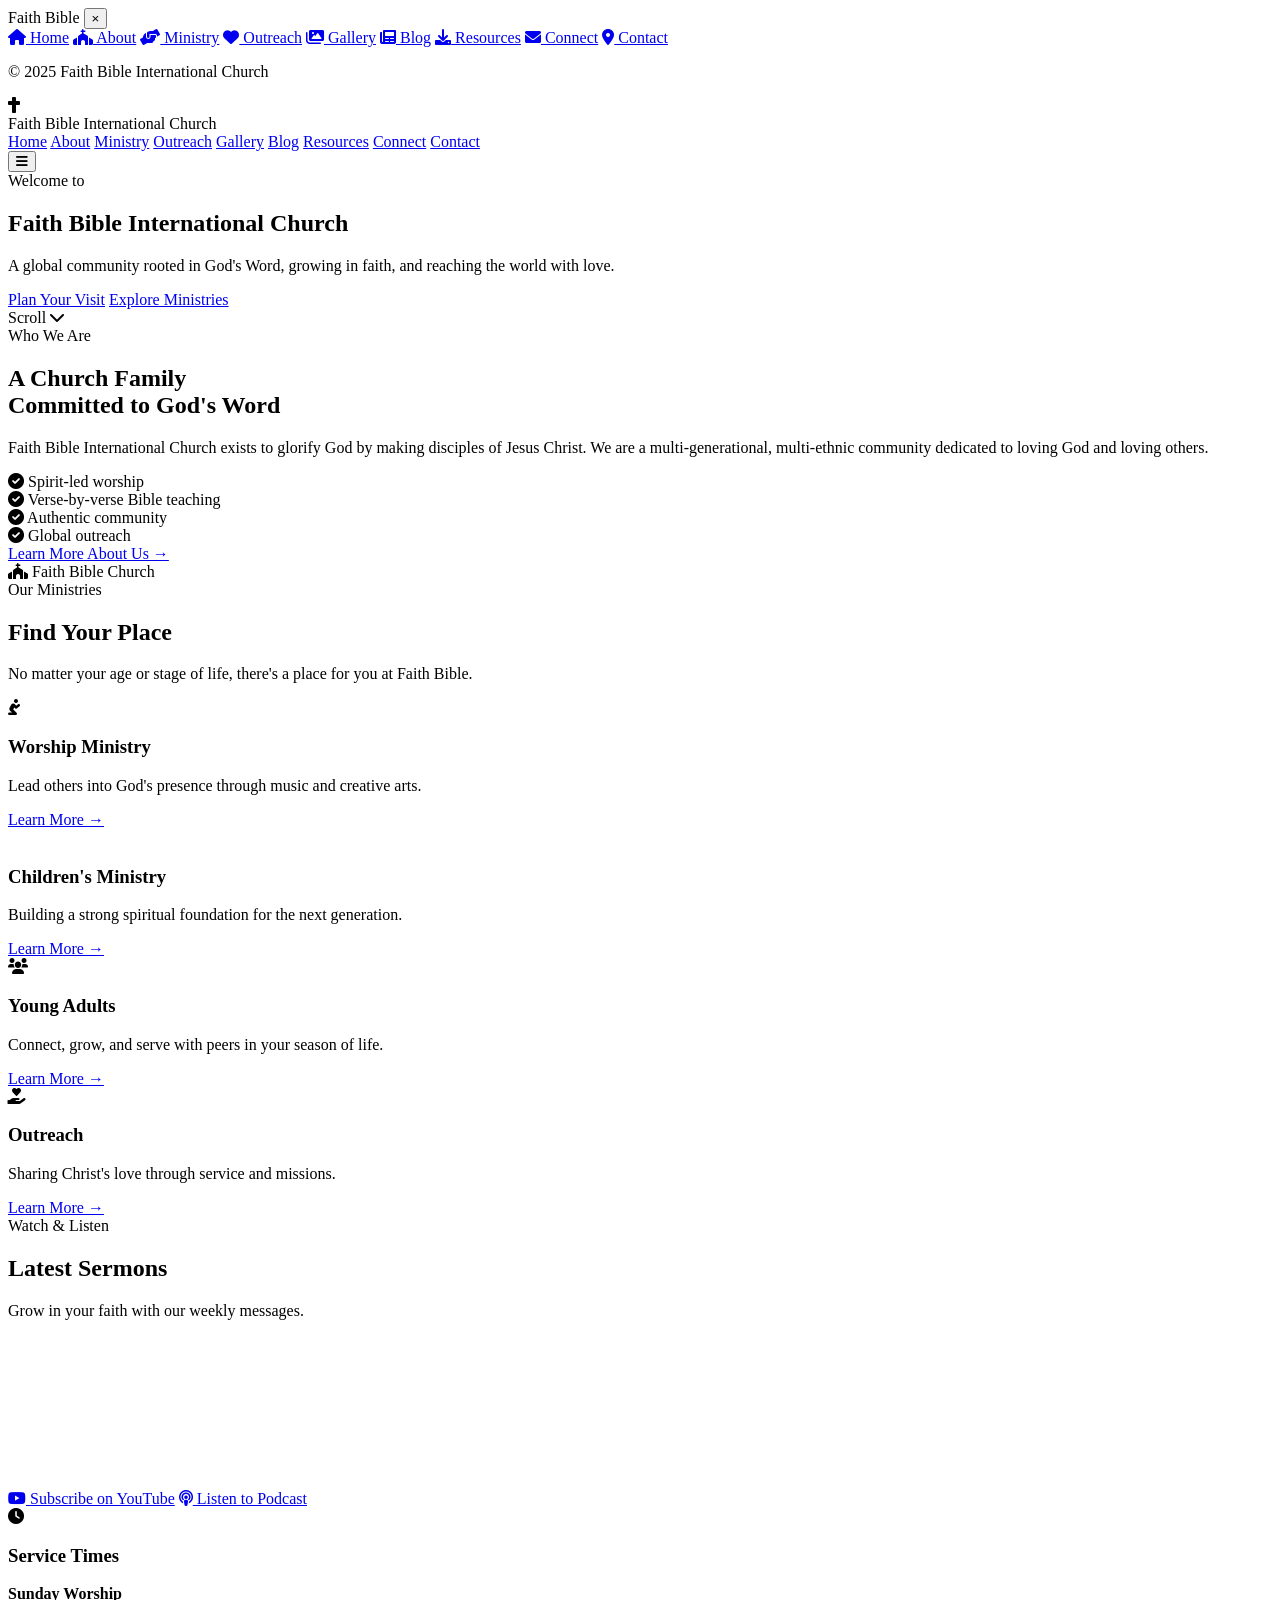
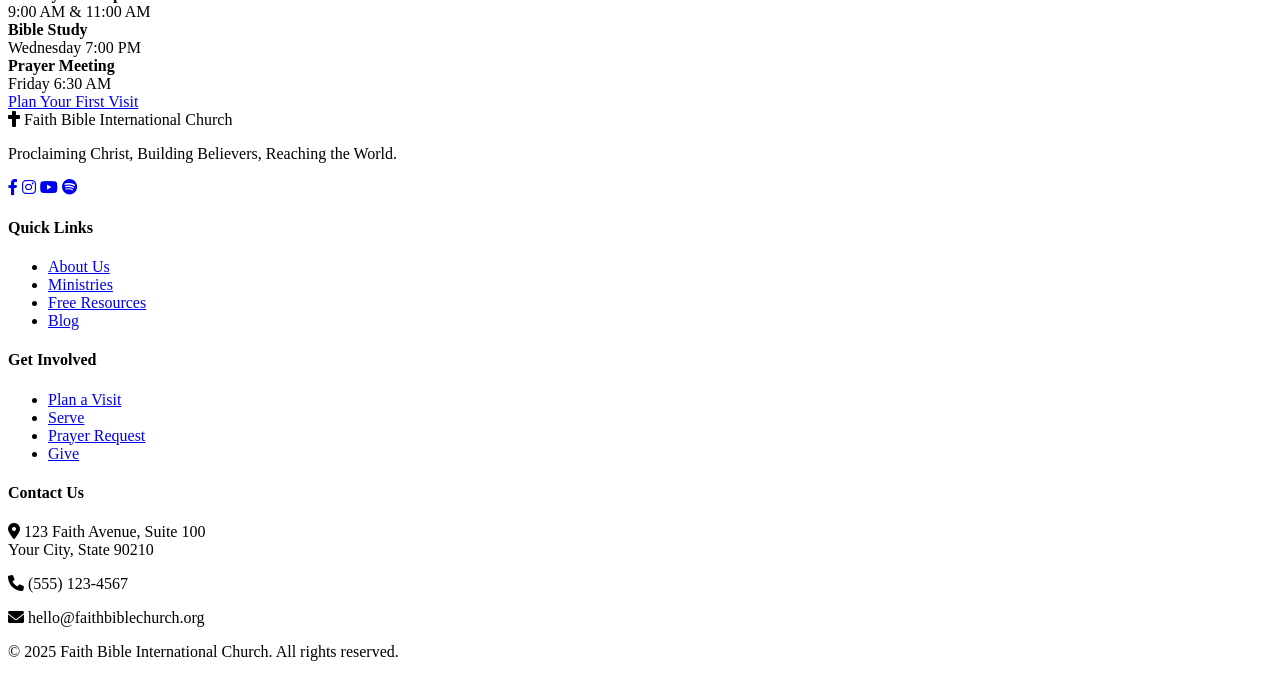
==== index.html @ e7bdb1a4 "Create index.html" ====
<!DOCTYPE html>
<html lang="en">
<head>
    <meta charset="UTF-8">
    <meta name="viewport" content="width=device-width, initial-scale=1.0, viewport-fit=cover">
    <title>Faith Bible International Church | Home</title>
    <meta name="description" content="Faith Bible International Church - A place of worship, community, and spiritual growth. Join us for Sunday services, Bible study, and outreach programs.">
    <link rel="stylesheet" href="styles.css">
    <link href="https://fonts.googleapis.com/css2?family=Inter:opsz,wght@14..32,300;14..32,400;14..32,500;14..32,600;14..32,700;14..32,800&display=swap" rel="stylesheet">
    <link rel="stylesheet" href="https://cdnjs.cloudflare.com/ajax/libs/font-awesome/6.0.0-beta3/css/all.min.css">
</head>
<body>

    <!-- Mobile Side Navigation -->
    <div id="mobile-overlay" class="mobile-overlay"></div>
    <div id="mobile-menu" class="mobile-menu">
        <div class="mobile-menu-header">
            <span class="mobile-logo">Faith Bible</span>
            <button id="close-menu-btn" class="close-menu">&times;</button>
        </div>
        <nav class="mobile-nav">
            <a href="index.html"><i class="fas fa-home"></i> Home</a>
            <a href="about.html"><i class="fas fa-church"></i> About</a>
            <a href="ministry.html"><i class="fas fa-hands-helping"></i> Ministry</a>
            <a href="outreach.html"><i class="fas fa-heart"></i> Outreach</a>
            <a href="gallery.html"><i class="fas fa-images"></i> Gallery</a>
            <a href="blog.html"><i class="fas fa-newspaper"></i> Blog</a>
            <a href="resources.html"><i class="fas fa-download"></i> Resources</a>
            <a href="connect.html"><i class="fas fa-envelope"></i> Connect</a>
            <a href="contact.html"><i class="fas fa-map-marker-alt"></i> Contact</a>
        </nav>
        <div class="mobile-footer">
            <p>© 2025 Faith Bible International Church</p>
        </div>
    </div>

    <!-- Header -->
    <header class="header">
        <div class="container">
            <div class="header-inner">
                <div class="logo">
                    <i class="fas fa-cross"></i>
                    <div>
                        <span class="logo-title">Faith Bible</span>
                        <span class="logo-sub">International Church</span>
                    </div>
                </div>
                <nav class="desktop-nav">
                    <a href="index.html" class="active">Home</a>
                    <a href="about.html">About</a>
                    <a href="ministry.html">Ministry</a>
                    <a href="outreach.html">Outreach</a>
                    <a href="gallery.html">Gallery</a>
                    <a href="blog.html">Blog</a>
                    <a href="resources.html">Resources</a>
                    <a href="connect.html">Connect</a>
                    <a href="contact.html">Contact</a>
                </nav>
                <button id="menu-toggle" class="mobile-toggle">
                    <i class="fas fa-bars"></i>
                </button>
            </div>
        </div>
    </header>

    <!-- Hero Section - Big Background -->
    <section class="hero">
        <div class="hero-bg"></div>
        <div class="hero-overlay"></div>
        <div class="hero-content">
            <div class="hero-badge animate-fade-up">Welcome to</div>
            <h1 class="hero-title animate-fade-up">Faith Bible <span class="highlight">International Church</span></h1>
            <p class="hero-subtitle animate-fade-up delay-1">A global community rooted in God's Word, growing in faith, and reaching the world with love.</p>
            <div class="hero-buttons animate-fade-up delay-2">
                <a href="connect.html" class="btn-primary">Plan Your Visit</a>
                <a href="ministry.html" class="btn-outline">Explore Ministries</a>
            </div>
        </div>
        <div class="hero-scroll">
            <span>Scroll</span>
            <i class="fas fa-chevron-down"></i>
        </div>
    </section>

    <!-- Welcome Section -->
    <section class="welcome">
        <div class="container">
            <div class="welcome-grid">
                <div class="welcome-content">
                    <span class="section-tag">Who We Are</span>
                    <h2 class="section-title">A Church Family <br>Committed to God's Word</h2>
                    <p>Faith Bible International Church exists to glorify God by making disciples of Jesus Christ. We are a multi-generational, multi-ethnic community dedicated to loving God and loving others.</p>
                    <div class="features-list">
                        <div><i class="fas fa-check-circle"></i> Spirit-led worship</div>
                        <div><i class="fas fa-check-circle"></i> Verse-by-verse Bible teaching</div>
                        <div><i class="fas fa-check-circle"></i> Authentic community</div>
                        <div><i class="fas fa-check-circle"></i> Global outreach</div>
                    </div>
                    <a href="about.html" class="btn-secondary">Learn More About Us →</a>
                </div>
                <div class="welcome-image">
                    <div class="image-placeholder">
                        <i class="fas fa-church"></i>
                        <span>Faith Bible Church</span>
                    </div>
                </div>
            </div>
        </div>
    </section>

    <!-- Ministries Preview -->
    <section class="ministries-preview">
        <div class="container">
            <span class="section-tag">Our Ministries</span>
            <h2 class="section-title">Find Your Place</h2>
            <p class="section-subtitle">No matter your age or stage of life, there's a place for you at Faith Bible.</p>
            <div class="cards-grid">
                <div class="card">
                    <div class="card-icon"><i class="fas fa-pray"></i></div>
                    <h3>Worship Ministry</h3>
                    <p>Lead others into God's presence through music and creative arts.</p>
                    <a href="ministry.html" class="card-link">Learn More →</a>
                </div>
                <div class="card">
                    <div class="card-icon"><i class="fas fa-children"></i></div>
                    <h3>Children's Ministry</h3>
                    <p>Building a strong spiritual foundation for the next generation.</p>
                    <a href="ministry.html" class="card-link">Learn More →</a>
                </div>
                <div class="card">
                    <div class="card-icon"><i class="fas fa-users"></i></div>
                    <h3>Young Adults</h3>
                    <p>Connect, grow, and serve with peers in your season of life.</p>
                    <a href="ministry.html" class="card-link">Learn More →</a>
                </div>
                <div class="card">
                    <div class="card-icon"><i class="fas fa-hand-holding-heart"></i></div>
                    <h3>Outreach</h3>
                    <p>Sharing Christ's love through service and missions.</p>
                    <a href="outreach.html" class="card-link">Learn More →</a>
                </div>
            </div>
        </div>
    </section>

    <!-- YouTube Sermons Section -->
    <section class="sermons">
        <div class="container">
            <span class="section-tag">Watch & Listen</span>
            <h2 class="section-title">Latest Sermons</h2>
            <p class="section-subtitle">Grow in your faith with our weekly messages.</p>
            <div class="video-container">
                <iframe src="https://www.youtube.com/embed/7l9e2tW9R8c?si=placeholder" title="Latest Sermon - Faith Bible International Church" frameborder="0" allow="accelerometer; autoplay; clipboard-write; encrypted-media; gyroscope; picture-in-picture" allowfullscreen></iframe>
            </div>
            <div class="social-links">
                <a href="#" class="social-icon youtube"><i class="fab fa-youtube"></i> Subscribe on YouTube</a>
                <a href="#" class="social-icon podcast"><i class="fas fa-podcast"></i> Listen to Podcast</a>
            </div>
        </div>
    </section>

    <!-- Service Times -->
    <section class="service-times">
        <div class="container">
            <div class="times-card">
                <div class="times-icon">
                    <i class="fas fa-clock"></i>
                </div>
                <h3>Service Times</h3>
                <div class="times-grid">
                    <div><strong>Sunday Worship</strong><br>9:00 AM & 11:00 AM</div>
                    <div><strong>Bible Study</strong><br>Wednesday 7:00 PM</div>
                    <div><strong>Prayer Meeting</strong><br>Friday 6:30 AM</div>
                </div>
                <a href="connect.html" class="btn-outline-light">Plan Your First Visit</a>
            </div>
        </div>
    </section>

    <!-- Footer -->
    <footer class="footer">
        <div class="container">
            <div class="footer-grid">
                <div class="footer-about">
                    <div class="footer-logo">
                        <i class="fas fa-cross"></i>
                        <span>Faith Bible International Church</span>
                    </div>
                    <p>Proclaiming Christ, Building Believers, Reaching the World.</p>
                    <div class="footer-social">
                        <a href="#"><i class="fab fa-facebook-f"></i></a>
                        <a href="#"><i class="fab fa-instagram"></i></a>
                        <a href="#"><i class="fab fa-youtube"></i></a>
                        <a href="#"><i class="fab fa-spotify"></i></a>
                    </div>
                </div>
                <div class="footer-links">
                    <h4>Quick Links</h4>
                    <ul>
                        <li><a href="about.html">About Us</a></li>
                        <li><a href="ministry.html">Ministries</a></li>
                        <li><a href="resources.html">Free Resources</a></li>
                        <li><a href="blog.html">Blog</a></li>
                    </ul>
                </div>
                <div class="footer-links">
                    <h4>Get Involved</h4>
                    <ul>
                        <li><a href="connect.html">Plan a Visit</a></li>
                        <li><a href="outreach.html">Serve</a></li>
                        <li><a href="connect.html">Prayer Request</a></li>
                        <li><a href="resources.html">Give</a></li>
                    </ul>
                </div>
                <div class="footer-contact">
                    <h4>Contact Us</h4>
                    <p><i class="fas fa-map-marker-alt"></i> 123 Faith Avenue, Suite 100<br>Your City, State 90210</p>
                    <p><i class="fas fa-phone"></i> (555) 123-4567</p>
                    <p><i class="fas fa-envelope"></i> hello@faithbiblechurch.org</p>
                </div>
            </div>
            <div class="footer-bottom">
                <p>&copy; 2025 Faith Bible International Church. All rights reserved.</p>
            </div>
        </div>
    </footer>

    <script src="script.js"></script>
</body>
</html>
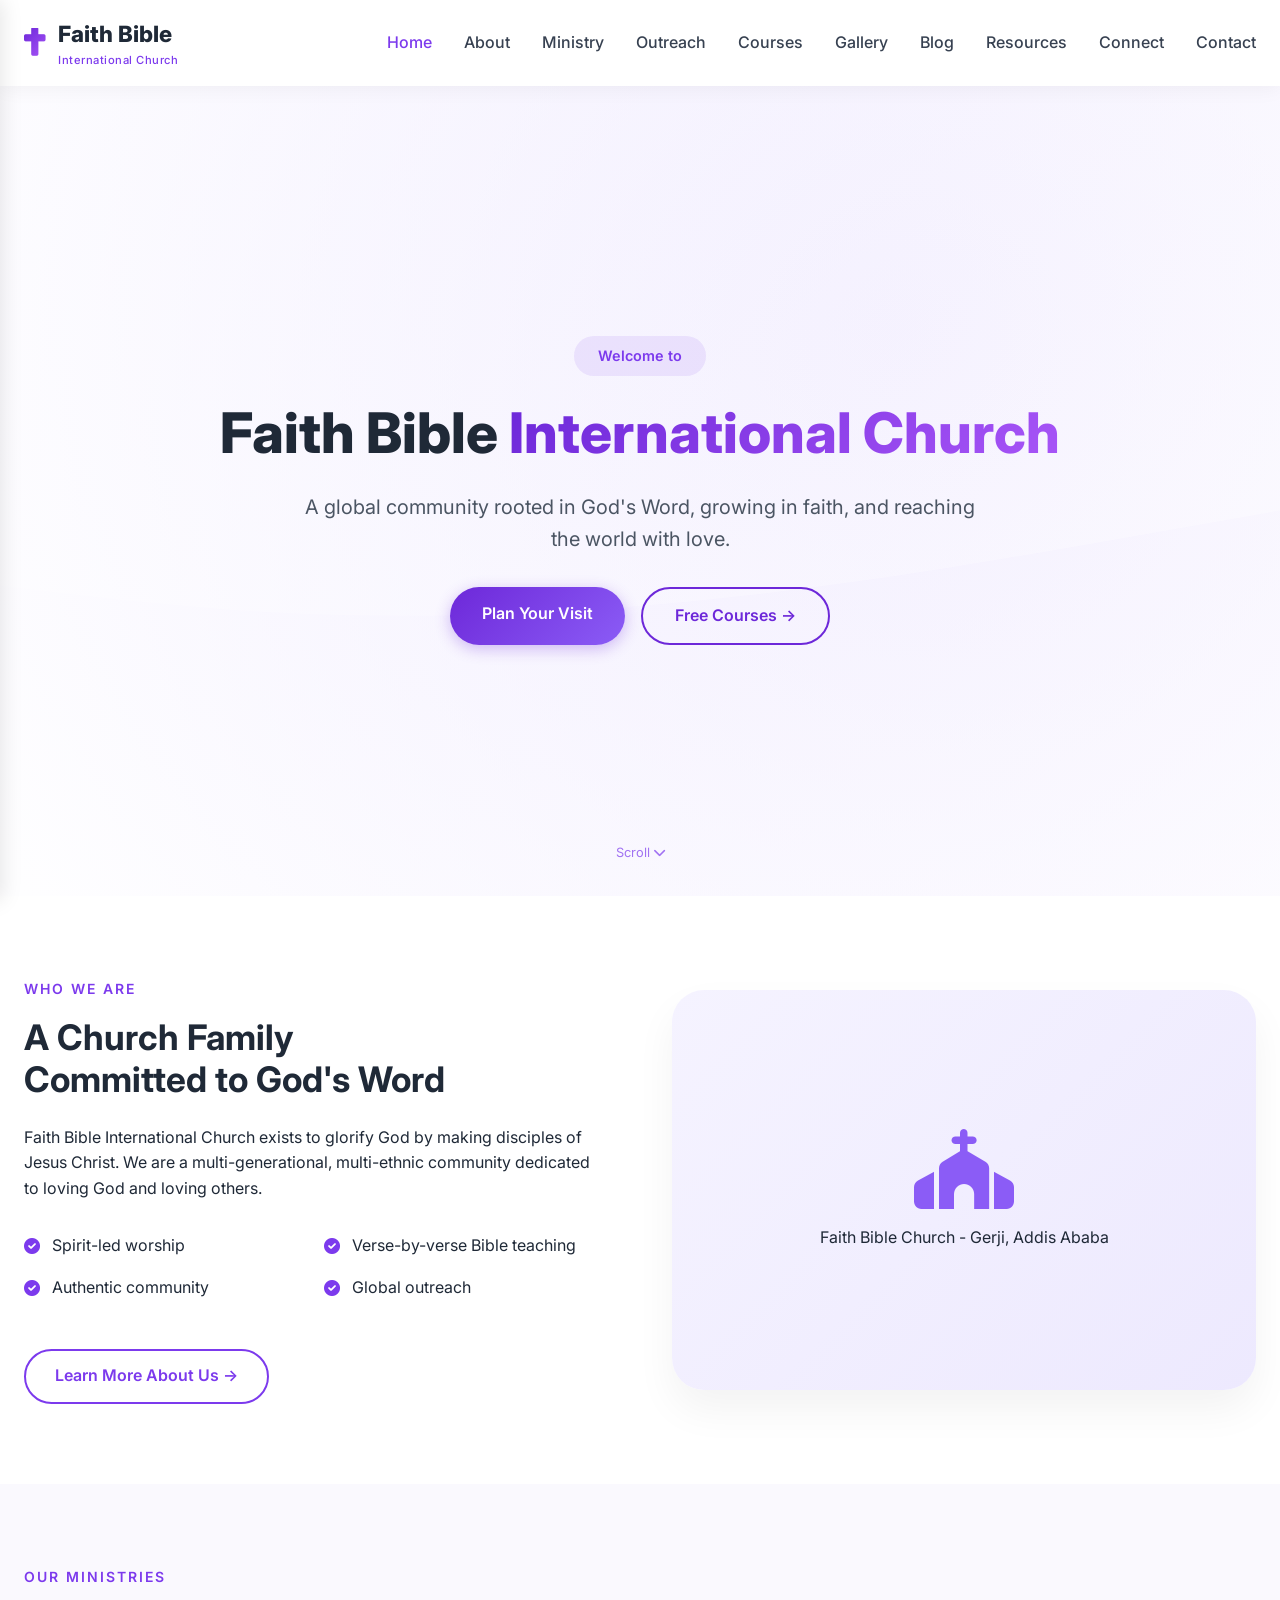
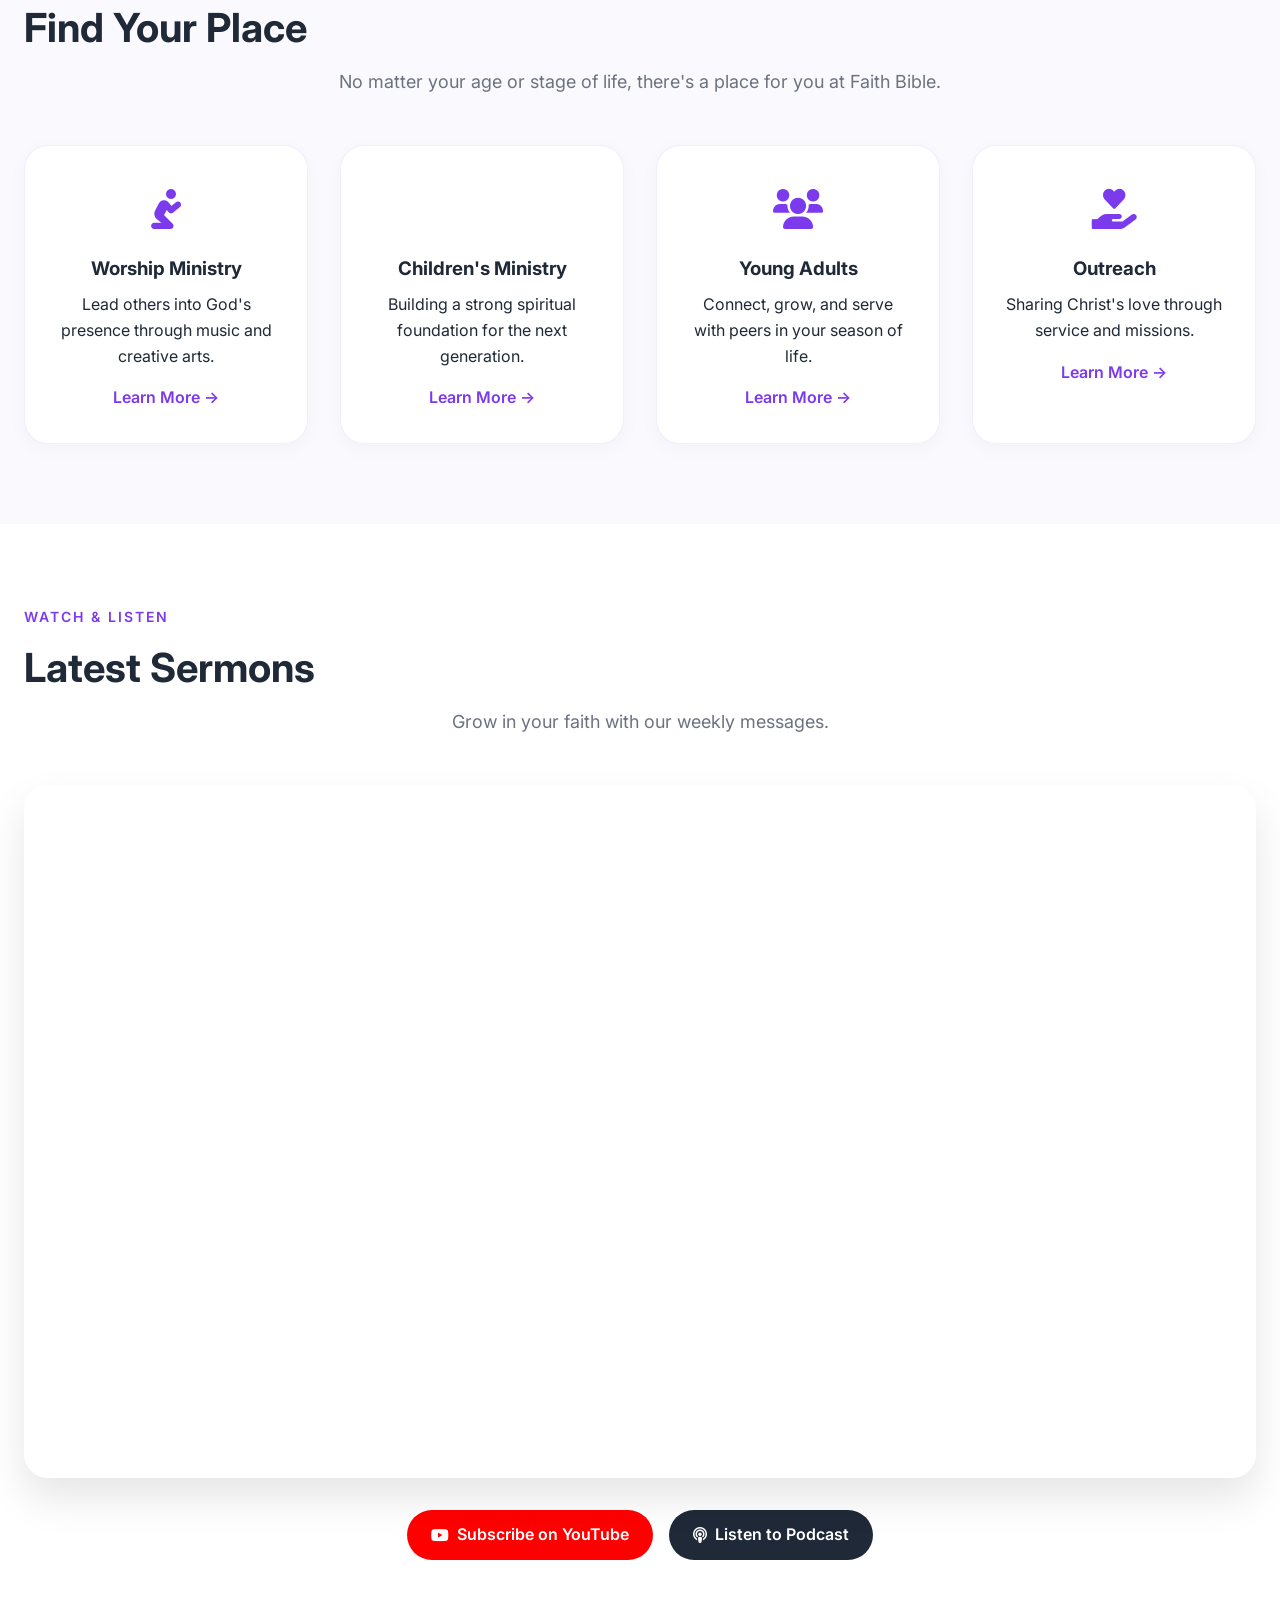
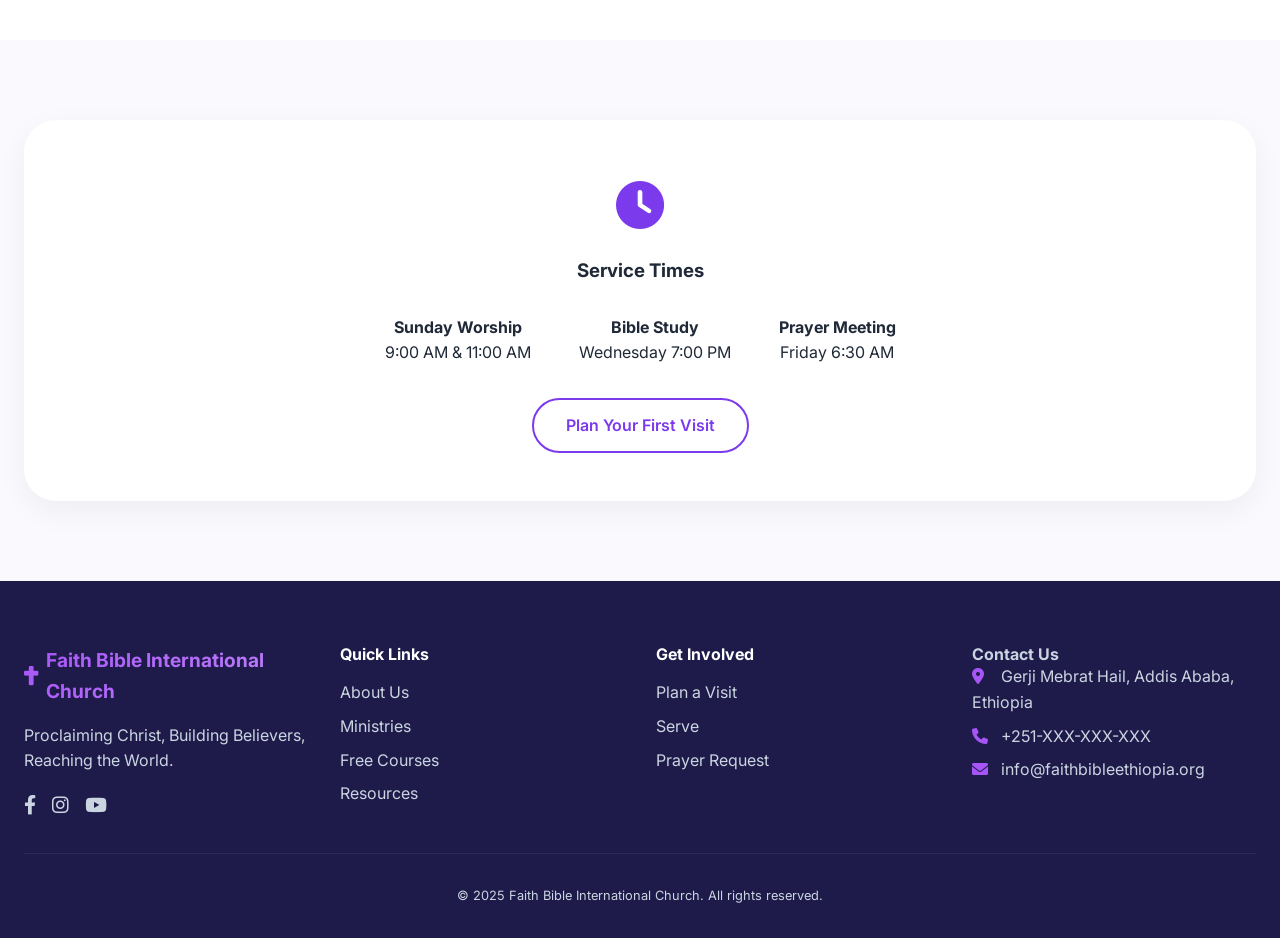
==== commit 48c2355d: "Update index.html" ====
--- a/index.html
+++ b/index.html
@@ -4,7 +4,6 @@
     <meta charset="UTF-8">
     <meta name="viewport" content="width=device-width, initial-scale=1.0, viewport-fit=cover">
     <title>Faith Bible International Church | Home</title>
-    <meta name="description" content="Faith Bible International Church - A place of worship, community, and spiritual growth. Join us for Sunday services, Bible study, and outreach programs.">
     <link rel="stylesheet" href="styles.css">
     <link href="https://fonts.googleapis.com/css2?family=Inter:opsz,wght@14..32,300;14..32,400;14..32,500;14..32,600;14..32,700;14..32,800&display=swap" rel="stylesheet">
     <link rel="stylesheet" href="https://cdnjs.cloudflare.com/ajax/libs/font-awesome/6.0.0-beta3/css/all.min.css">
@@ -23,15 +22,14 @@
             <a href="about.html"><i class="fas fa-church"></i> About</a>
             <a href="ministry.html"><i class="fas fa-hands-helping"></i> Ministry</a>
             <a href="outreach.html"><i class="fas fa-heart"></i> Outreach</a>
+            <a href="courses.html"><i class="fas fa-graduation-cap"></i> Courses</a>
             <a href="gallery.html"><i class="fas fa-images"></i> Gallery</a>
             <a href="blog.html"><i class="fas fa-newspaper"></i> Blog</a>
             <a href="resources.html"><i class="fas fa-download"></i> Resources</a>
             <a href="connect.html"><i class="fas fa-envelope"></i> Connect</a>
             <a href="contact.html"><i class="fas fa-map-marker-alt"></i> Contact</a>
         </nav>
-        <div class="mobile-footer">
-            <p>© 2025 Faith Bible International Church</p>
-        </div>
+        <div class="mobile-footer"><p>© 2025 Faith Bible International Church</p></div>
     </div>
 
     <!-- Header -->
@@ -50,20 +48,19 @@
                     <a href="about.html">About</a>
                     <a href="ministry.html">Ministry</a>
                     <a href="outreach.html">Outreach</a>
+                    <a href="courses.html">Courses</a>
                     <a href="gallery.html">Gallery</a>
                     <a href="blog.html">Blog</a>
                     <a href="resources.html">Resources</a>
                     <a href="connect.html">Connect</a>
                     <a href="contact.html">Contact</a>
                 </nav>
-                <button id="menu-toggle" class="mobile-toggle">
-                    <i class="fas fa-bars"></i>
-                </button>
+                <button id="menu-toggle" class="mobile-toggle"><i class="fas fa-bars"></i></button>
             </div>
         </div>
     </header>
 
-    <!-- Hero Section - Big Background -->
+    <!-- Hero Section -->
     <section class="hero">
         <div class="hero-bg"></div>
         <div class="hero-overlay"></div>
@@ -73,7 +70,7 @@
             <p class="hero-subtitle animate-fade-up delay-1">A global community rooted in God's Word, growing in faith, and reaching the world with love.</p>
             <div class="hero-buttons animate-fade-up delay-2">
                 <a href="connect.html" class="btn-primary">Plan Your Visit</a>
-                <a href="ministry.html" class="btn-outline">Explore Ministries</a>
+                <a href="courses.html" class="btn-outline">Free Courses →</a>
             </div>
         </div>
         <div class="hero-scroll">
@@ -101,7 +98,7 @@
                 <div class="welcome-image">
                     <div class="image-placeholder">
                         <i class="fas fa-church"></i>
-                        <span>Faith Bible Church</span>
+                        <span>Faith Bible Church - Gerji, Addis Ababa</span>
                     </div>
                 </div>
             </div>
@@ -150,7 +147,7 @@
             <h2 class="section-title">Latest Sermons</h2>
             <p class="section-subtitle">Grow in your faith with our weekly messages.</p>
             <div class="video-container">
-                <iframe src="https://www.youtube.com/embed/7l9e2tW9R8c?si=placeholder" title="Latest Sermon - Faith Bible International Church" frameborder="0" allow="accelerometer; autoplay; clipboard-write; encrypted-media; gyroscope; picture-in-picture" allowfullscreen></iframe>
+                <iframe src="https://www.youtube.com/embed/7l9e2tW9R8c?si=placeholder" title="Latest Sermon" frameborder="0" allow="accelerometer; autoplay; clipboard-write; encrypted-media; gyroscope; picture-in-picture" allowfullscreen></iframe>
             </div>
             <div class="social-links">
                 <a href="#" class="social-icon youtube"><i class="fab fa-youtube"></i> Subscribe on YouTube</a>
@@ -163,9 +160,7 @@
     <section class="service-times">
         <div class="container">
             <div class="times-card">
-                <div class="times-icon">
-                    <i class="fas fa-clock"></i>
-                </div>
+                <div class="times-icon"><i class="fas fa-clock"></i></div>
                 <h3>Service Times</h3>
                 <div class="times-grid">
                     <div><strong>Sunday Worship</strong><br>9:00 AM & 11:00 AM</div>
@@ -182,16 +177,12 @@
         <div class="container">
             <div class="footer-grid">
                 <div class="footer-about">
-                    <div class="footer-logo">
-                        <i class="fas fa-cross"></i>
-                        <span>Faith Bible International Church</span>
-                    </div>
+                    <div class="footer-logo"><i class="fas fa-cross"></i><span>Faith Bible International Church</span></div>
                     <p>Proclaiming Christ, Building Believers, Reaching the World.</p>
                     <div class="footer-social">
                         <a href="#"><i class="fab fa-facebook-f"></i></a>
                         <a href="#"><i class="fab fa-instagram"></i></a>
                         <a href="#"><i class="fab fa-youtube"></i></a>
-                        <a href="#"><i class="fab fa-spotify"></i></a>
                     </div>
                 </div>
                 <div class="footer-links">
@@ -199,8 +190,8 @@
                     <ul>
                         <li><a href="about.html">About Us</a></li>
                         <li><a href="ministry.html">Ministries</a></li>
-                        <li><a href="resources.html">Free Resources</a></li>
-                        <li><a href="blog.html">Blog</a></li>
+                        <li><a href="courses.html">Free Courses</a></li>
+                        <li><a href="resources.html">Resources</a></li>
                     </ul>
                 </div>
                 <div class="footer-links">
@@ -209,19 +200,16 @@
                         <li><a href="connect.html">Plan a Visit</a></li>
                         <li><a href="outreach.html">Serve</a></li>
                         <li><a href="connect.html">Prayer Request</a></li>
-                        <li><a href="resources.html">Give</a></li>
                     </ul>
                 </div>
                 <div class="footer-contact">
                     <h4>Contact Us</h4>
-                    <p><i class="fas fa-map-marker-alt"></i> 123 Faith Avenue, Suite 100<br>Your City, State 90210</p>
-                    <p><i class="fas fa-phone"></i> (555) 123-4567</p>
-                    <p><i class="fas fa-envelope"></i> hello@faithbiblechurch.org</p>
-                </div>
-            </div>
-            <div class="footer-bottom">
-                <p>&copy; 2025 Faith Bible International Church. All rights reserved.</p>
-            </div>
+                    <p><i class="fas fa-map-marker-alt"></i> Gerji Mebrat Hail, Addis Ababa, Ethiopia</p>
+                    <p><i class="fas fa-phone"></i> +251-XXX-XXX-XXX</p>
+                    <p><i class="fas fa-envelope"></i> info@faithbibleethiopia.org</p>
+                </div>
+            </div>
+            <div class="footer-bottom"><p>&copy; 2025 Faith Bible International Church. All rights reserved.</p></div>
         </div>
     </footer>
 
--- a/styles.css
+++ b/styles.css
@@ -0,0 +1,1383 @@
+/* ===== BASE STYLES - DARKER PURPLE THEME ===== */
+* {
+    margin: 0;
+    padding: 0;
+    box-sizing: border-box;
+}
+
+body {
+    font-family: 'Inter', sans-serif;
+    color: #1f2937;
+    line-height: 1.6;
+    overflow-x: hidden;
+    background: #ffffff;
+}
+
+.container {
+    max-width: 1280px;
+    margin: 0 auto;
+    padding: 0 24px;
+}
+
+/* ===== TYPOGRAPHY ===== */
+h1, h2, h3, h4 {
+    font-weight: 700;
+    line-height: 1.2;
+}
+
+.section-tag {
+    display: inline-block;
+    font-size: 0.875rem;
+    text-transform: uppercase;
+    letter-spacing: 2px;
+    color: #7C3AED;
+    font-weight: 600;
+    margin-bottom: 1rem;
+}
+
+.section-title {
+    font-size: 2.5rem;
+    margin-bottom: 1rem;
+    color: #1f2937;
+}
+
+.section-subtitle {
+    font-size: 1.125rem;
+    color: #6b7280;
+    max-width: 700px;
+    margin: 0 auto 3rem auto;
+    text-align: center;
+}
+
+/* ===== HEADER ===== */
+.header {
+    position: sticky;
+    top: 0;
+    background: rgba(255, 255, 255, 0.98);
+    backdrop-filter: blur(10px);
+    box-shadow: 0 2px 20px rgba(0, 0, 0, 0.05);
+    z-index: 100;
+}
+
+.header-inner {
+    display: flex;
+    justify-content: space-between;
+    align-items: center;
+    padding: 1rem 0;
+}
+
+.logo {
+    display: flex;
+    align-items: center;
+    gap: 12px;
+}
+
+.logo i {
+    font-size: 1.8rem;
+    background: linear-gradient(135deg, #6D28D9, #A855F7);
+    -webkit-background-clip: text;
+    background-clip: text;
+    color: transparent;
+}
+
+.logo-title {
+    font-size: 1.4rem;
+    font-weight: 800;
+    color: #1f2937;
+}
+
+.logo-sub {
+    font-size: 0.7rem;
+    display: block;
+    font-weight: 500;
+    color: #7C3AED;
+    letter-spacing: 0.5px;
+}
+
+.desktop-nav {
+    display: flex;
+    gap: 2rem;
+}
+
+.desktop-nav a {
+    text-decoration: none;
+    color: #374151;
+    font-weight: 500;
+    transition: color 0.3s;
+}
+
+.desktop-nav a:hover,
+.desktop-nav a.active {
+    color: #7C3AED;
+}
+
+.mobile-toggle {
+    display: none;
+    background: none;
+    border: none;
+    font-size: 1.5rem;
+    cursor: pointer;
+    color: #1f2937;
+}
+
+/* ===== MOBILE MENU ===== */
+.mobile-overlay {
+    position: fixed;
+    top: 0;
+    left: 0;
+    width: 100%;
+    height: 100%;
+    background: rgba(0, 0, 0, 0.5);
+    z-index: 200;
+    opacity: 0;
+    visibility: hidden;
+    transition: all 0.3s ease;
+}
+
+.mobile-menu {
+    position: fixed;
+    top: 0;
+    left: 0;
+    width: 85%;
+    max-width: 320px;
+    height: 100%;
+    background: white;
+    z-index: 201;
+    transform: translateX(-100%);
+    transition: transform 0.3s ease;
+    box-shadow: 2px 0 20px rgba(0, 0, 0, 0.1);
+    display: flex;
+    flex-direction: column;
+}
+
+.mobile-menu.open {
+    transform: translateX(0);
+}
+
+.mobile-overlay.open {
+    opacity: 1;
+    visibility: visible;
+}
+
+.mobile-menu-header {
+    display: flex;
+    justify-content: space-between;
+    align-items: center;
+    padding: 1.5rem;
+    border-bottom: 1px solid #f3f4f6;
+}
+
+.mobile-logo {
+    font-size: 1.3rem;
+    font-weight: 800;
+    color: #7C3AED;
+}
+
+.close-menu {
+    background: none;
+    border: none;
+    font-size: 1.8rem;
+    cursor: pointer;
+    color: #6b7280;
+}
+
+.mobile-nav {
+    display: flex;
+    flex-direction: column;
+    padding: 1.5rem;
+    gap: 1rem;
+    flex: 1;
+}
+
+.mobile-nav a {
+    text-decoration: none;
+    color: #374151;
+    font-size: 1.1rem;
+    padding: 0.5rem 0;
+    display: flex;
+    align-items: center;
+    gap: 12px;
+    transition: color 0.3s;
+}
+
+.mobile-nav a i {
+    width: 24px;
+    color: #7C3AED;
+}
+
+.mobile-nav a:hover {
+    color: #7C3AED;
+}
+
+.mobile-footer {
+    padding: 1.5rem;
+    text-align: center;
+    font-size: 0.75rem;
+    color: #9ca3af;
+    border-top: 1px solid #f3f4f6;
+}
+
+/* ===== HERO SECTION ===== */
+.hero {
+    position: relative;
+    min-height: 90vh;
+    display: flex;
+    align-items: center;
+    justify-content: center;
+    text-align: center;
+    background: linear-gradient(135deg, #F5F3FF 0%, #ffffff 100%);
+    overflow: hidden;
+}
+
+.hero-bg {
+    position: absolute;
+    top: 0;
+    left: 0;
+    width: 100%;
+    height: 100%;
+    background-image: url('data:image/svg+xml;utf8,<svg xmlns="http://www.w3.org/2000/svg" viewBox="0 0 1440 320"><path fill="%238B5CF6" fill-opacity="0.05" d="M0,256L48,240C96,224,192,192,288,186.7C384,181,480,203,576,208C672,213,768,203,864,186.7C960,171,1056,149,1152,149.3C1248,149,1344,171,1392,181.3L1440,192L1440,320L1392,320C1344,320,1248,320,1152,320C1056,320,960,320,864,320C768,320,672,320,576,320C480,320,384,320,288,320C192,320,96,320,48,320L0,320Z"></path></svg>');
+    background-repeat: no-repeat;
+    background-position: bottom;
+    background-size: cover;
+    opacity: 0.6;
+}
+
+.hero-overlay {
+    position: absolute;
+    top: 0;
+    left: 0;
+    width: 100%;
+    height: 100%;
+    background: radial-gradient(circle at 70% 30%, rgba(139, 92, 246, 0.05), rgba(255,255,255,0.95));
+}
+
+.hero-content {
+    position: relative;
+    z-index: 2;
+    max-width: 900px;
+    margin: 0 auto;
+    padding: 0 20px;
+}
+
+.hero-badge {
+    display: inline-block;
+    background: rgba(124, 58, 237, 0.1);
+    padding: 0.5rem 1.5rem;
+    border-radius: 40px;
+    font-size: 0.9rem;
+    font-weight: 600;
+    color: #7C3AED;
+    margin-bottom: 1.5rem;
+}
+
+.hero-title {
+    font-size: 3.5rem;
+    font-weight: 800;
+    margin-bottom: 1.5rem;
+    line-height: 1.2;
+}
+
+.hero-title .highlight {
+    background: linear-gradient(135deg, #6D28D9, #A855F7);
+    -webkit-background-clip: text;
+    background-clip: text;
+    color: transparent;
+    display: inline-block;
+}
+
+.hero-subtitle {
+    font-size: 1.25rem;
+    color: #4b5563;
+    margin-bottom: 2rem;
+    max-width: 700px;
+    margin-left: auto;
+    margin-right: auto;
+}
+
+.hero-buttons {
+    display: flex;
+    gap: 1rem;
+    justify-content: center;
+    flex-wrap: wrap;
+}
+
+.btn-primary {
+    display: inline-block;
+    background: linear-gradient(135deg, #6D28D9, #8B5CF6);
+    color: white;
+    padding: 0.9rem 2rem;
+    border-radius: 50px;
+    text-decoration: none;
+    font-weight: 600;
+    transition: all 0.3s;
+    box-shadow: 0 4px 15px rgba(109, 40, 217, 0.3);
+}
+
+.btn-primary:hover {
+    transform: translateY(-2px);
+    box-shadow: 0 8px 25px rgba(109, 40, 217, 0.4);
+}
+
+.btn-outline {
+    display: inline-block;
+    background: transparent;
+    color: #6D28D9;
+    padding: 0.9rem 2rem;
+    border-radius: 50px;
+    text-decoration: none;
+    font-weight: 600;
+    border: 2px solid #6D28D9;
+    transition: all 0.3s;
+}
+
+.btn-outline:hover {
+    background: #6D28D9;
+    color: white;
+}
+
+.btn-secondary {
+    display: inline-block;
+    background: transparent;
+    color: #7C3AED;
+    padding: 0.8rem 1.8rem;
+    border-radius: 50px;
+    text-decoration: none;
+    font-weight: 600;
+    border: 2px solid #7C3AED;
+    transition: all 0.3s;
+    margin-top: 1rem;
+}
+
+.btn-secondary:hover {
+    background: #7C3AED;
+    color: white;
+}
+
+.hero-scroll {
+    position: absolute;
+    bottom: 2rem;
+    left: 50%;
+    transform: translateX(-50%);
+    text-align: center;
+    font-size: 0.8rem;
+    color: #7C3AED;
+    opacity: 0.7;
+    animation: bounce 2s infinite;
+}
+
+@keyframes bounce {
+    0%, 100% { transform: translateX(-50%) translateY(0); }
+    50% { transform: translateX(-50%) translateY(10px); }
+}
+
+/* ===== ANIMATIONS ===== */
+.animate-fade-up {
+    opacity: 0;
+    transform: translateY(30px);
+    animation: fadeUp 0.8s ease forwards;
+}
+
+.delay-1 { animation-delay: 0.2s; }
+.delay-2 { animation-delay: 0.4s; }
+
+@keyframes fadeUp {
+    to {
+        opacity: 1;
+        transform: translateY(0);
+    }
+}
+
+/* ===== WELCOME SECTION ===== */
+.welcome {
+    padding: 5rem 0;
+    background: white;
+}
+
+.welcome-grid {
+    display: grid;
+    grid-template-columns: 1fr 1fr;
+    gap: 4rem;
+    align-items: center;
+}
+
+.welcome-content .section-title {
+    font-size: 2.2rem;
+    margin-bottom: 1.5rem;
+}
+
+.features-list {
+    display: grid;
+    grid-template-columns: 1fr 1fr;
+    gap: 1rem;
+    margin: 2rem 0;
+}
+
+.features-list div {
+    display: flex;
+    align-items: center;
+    gap: 0.75rem;
+}
+
+.features-list i {
+    color: #7C3AED;
+}
+
+.welcome-image .image-placeholder {
+    background: linear-gradient(135deg, #F5F3FF, #EDE9FE);
+    border-radius: 2rem;
+    height: 400px;
+    display: flex;
+    flex-direction: column;
+    align-items: center;
+    justify-content: center;
+    box-shadow: 0 20px 40px rgba(0, 0, 0, 0.05);
+}
+
+.image-placeholder i {
+    font-size: 5rem;
+    color: #8B5CF6;
+    margin-bottom: 1rem;
+}
+
+/* ===== CARDS ===== */
+.ministries-preview {
+    padding: 5rem 0;
+    background: #FAF9FE;
+}
+
+.cards-grid {
+    display: grid;
+    grid-template-columns: repeat(auto-fit, minmax(280px, 1fr));
+    gap: 2rem;
+}
+
+.card {
+    background: white;
+    padding: 2rem;
+    border-radius: 1.5rem;
+    text-align: center;
+    transition: all 0.3s;
+    box-shadow: 0 5px 20px rgba(0, 0, 0, 0.03);
+    border: 1px solid rgba(139, 92, 246, 0.1);
+}
+
+.card:hover {
+    transform: translateY(-5px);
+    box-shadow: 0 20px 35px rgba(109, 40, 217, 0.08);
+    border-color: rgba(139, 92, 246, 0.2);
+}
+
+.card-icon {
+    font-size: 2.5rem;
+    color: #7C3AED;
+    margin-bottom: 1rem;
+}
+
+.card h3 {
+    margin-bottom: 0.75rem;
+}
+
+.card-link {
+    display: inline-block;
+    margin-top: 1rem;
+    color: #7C3AED;
+    text-decoration: none;
+    font-weight: 600;
+}
+
+/* ===== SERMONS ===== */
+.sermons {
+    padding: 5rem 0;
+    background: white;
+}
+
+.video-container {
+    position: relative;
+    padding-bottom: 56.25%;
+    height: 0;
+    overflow: hidden;
+    border-radius: 1.5rem;
+    box-shadow: 0 20px 40px rgba(0, 0, 0, 0.1);
+    margin-bottom: 2rem;
+}
+
+.video-container iframe {
+    position: absolute;
+    top: 0;
+    left: 0;
+    width: 100%;
+    height: 100%;
+    border: none;
+}
+
+.social-links {
+    display: flex;
+    justify-content: center;
+    gap: 1rem;
+}
+
+.social-icon {
+    display: inline-flex;
+    align-items: center;
+    gap: 0.5rem;
+    padding: 0.75rem 1.5rem;
+    border-radius: 50px;
+    text-decoration: none;
+    font-weight: 600;
+}
+
+.social-icon.youtube {
+    background: #ff0000;
+    color: white;
+}
+
+.social-icon.podcast {
+    background: #1f2937;
+    color: white;
+}
+
+/* ===== SERVICE TIMES ===== */
+.service-times {
+    padding: 5rem 0;
+    background: #FAF9FE;
+}
+
+.times-card {
+    background: white;
+    padding: 3rem;
+    border-radius: 2rem;
+    text-align: center;
+    box-shadow: 0 10px 30px rgba(0, 0, 0, 0.05);
+}
+
+.times-icon {
+    font-size: 3rem;
+    color: #7C3AED;
+    margin-bottom: 1rem;
+}
+
+.times-grid {
+    display: flex;
+    justify-content: center;
+    gap: 3rem;
+    margin: 2rem 0;
+    flex-wrap: wrap;
+}
+
+.btn-outline-light {
+    display: inline-block;
+    background: transparent;
+    color: #7C3AED;
+    padding: 0.8rem 2rem;
+    border-radius: 50px;
+    text-decoration: none;
+    font-weight: 600;
+    border: 2px solid #7C3AED;
+}
+
+.btn-outline-light:hover {
+    background: #7C3AED;
+    color: white;
+}
+
+/* ===== PAGE HERO ===== */
+.page-hero {
+    background: linear-gradient(135deg, #F5F3FF, #ffffff);
+    padding: 4rem 0;
+    text-align: center;
+}
+
+.page-hero h1 {
+    font-size: 3rem;
+    margin-bottom: 1rem;
+}
+
+/* ===== STORY SECTION (ABOUT PAGE) ===== */
+.story-section {
+    padding: 5rem 0;
+    background: white;
+}
+
+.story-grid {
+    display: grid;
+    grid-template-columns: 1fr 1fr;
+    gap: 4rem;
+    align-items: center;
+}
+
+.story-content h2 {
+    font-size: 2.5rem;
+    margin-bottom: 1.5rem;
+}
+
+.story-content p {
+    margin-bottom: 1rem;
+    color: #4b5563;
+}
+
+/* ===== MISSION SECTION (ABOUT PAGE) ===== */
+.mission-section {
+    padding: 5rem 0;
+    background: #FAF9FE;
+}
+
+.mission-grid {
+    display: grid;
+    grid-template-columns: repeat(auto-fit, minmax(280px, 1fr));
+    gap: 2rem;
+}
+
+.mission-card {
+    background: white;
+    padding: 2rem;
+    border-radius: 1.5rem;
+    text-align: center;
+    box-shadow: 0 5px 20px rgba(0, 0, 0, 0.03);
+    border: 1px solid rgba(139, 92, 246, 0.1);
+}
+
+.mission-card i {
+    font-size: 2.5rem;
+    color: #7C3AED;
+    margin-bottom: 1rem;
+}
+
+.mission-card h3 {
+    margin-bottom: 0.75rem;
+}
+
+/* ===== BELIEFS SECTION (ABOUT PAGE) ===== */
+.beliefs-section {
+    padding: 5rem 0;
+    background: white;
+    text-align: center;
+}
+
+.beliefs-grid {
+    display: grid;
+    grid-template-columns: repeat(auto-fit, minmax(250px, 1fr));
+    gap: 2rem;
+    margin-top: 2rem;
+}
+
+.belief-item {
+    padding: 1.5rem;
+    background: #FAF9FE;
+    border-radius: 1rem;
+}
+
+.belief-item h4 {
+    color: #6D28D9;
+    margin-bottom: 0.5rem;
+}
+
+/* ===== LEADERSHIP SECTION (ABOUT PAGE) ===== */
+.leadership-section {
+    padding: 5rem 0;
+    background: #FAF9FE;
+    text-align: center;
+}
+
+.leadership-grid {
+    display: grid;
+    grid-template-columns: repeat(auto-fit, minmax(250px, 1fr));
+    gap: 2rem;
+    margin-top: 2rem;
+}
+
+.leader-card {
+    background: white;
+    padding: 2rem;
+    border-radius: 1.5rem;
+    box-shadow: 0 5px 20px rgba(0, 0, 0, 0.03);
+}
+
+.leader-avatar i {
+    font-size: 5rem;
+    color: #7C3AED;
+    margin-bottom: 1rem;
+}
+
+.leader-card h4 {
+    margin-bottom: 0.25rem;
+}
+
+.leader-card p {
+    color: #6b7280;
+}
+
+/* ===== COURSES PAGE ===== */
+.courses-intro {
+    padding: 3rem 0;
+}
+
+.intro-card {
+    background: linear-gradient(135deg, #EDE9FE, #F5F3FF);
+    padding: 2.5rem;
+    border-radius: 2rem;
+    text-align: center;
+}
+
+.intro-card i {
+    font-size: 3rem;
+    color: #6D28D9;
+    margin-bottom: 1rem;
+}
+
+.intro-card h2 {
+    margin-bottom: 1rem;
+}
+
+.featured-courses {
+    padding: 3rem 0 5rem;
+}
+
+.courses-grid {
+    display: grid;
+    grid-template-columns: repeat(auto-fill, minmax(320px, 1fr));
+    gap: 2rem;
+}
+
+.course-card {
+    background: white;
+    border-radius: 1.5rem;
+    padding: 1.8rem;
+    position: relative;
+    transition: all 0.3s;
+    border: 1px solid #f3f4f6;
+    box-shadow: 0 5px 15px rgba(0, 0, 0, 0.03);
+}
+
+.course-card:hover {
+    transform: translateY(-5px);
+    box-shadow: 0 20px 35px rgba(109, 40, 217, 0.1);
+    border-color: #C4B5FD;
+}
+
+.course-badge {
+    position: absolute;
+    top: 1rem;
+    right: 1rem;
+    background: linear-gradient(135deg, #6D28D9, #8B5CF6);
+    color: white;
+    padding: 0.25rem 0.75rem;
+    border-radius: 50px;
+    font-size: 0.7rem;
+    font-weight: 600;
+}
+
+.course-icon {
+    font-size: 2.5rem;
+    color: #7C3AED;
+    margin-bottom: 1rem;
+}
+
+.course-card h3 {
+    font-size: 1.3rem;
+    margin-bottom: 0.75rem;
+}
+
+.course-meta {
+    display: flex;
+    gap: 1rem;
+    margin: 1rem 0;
+    font-size: 0.8rem;
+    color: #6b7280;
+}
+
+.course-meta i {
+    margin-right: 0.25rem;
+    color: #7C3AED;
+}
+
+.btn-course {
+    display: inline-block;
+    background: transparent;
+    color: #6D28D9;
+    text-decoration: none;
+    font-weight: 600;
+    padding: 0.5rem 0;
+    transition: all 0.3s;
+    border-bottom: 2px solid #C4B5FD;
+}
+
+.btn-course:hover {
+    color: #4C1D95;
+    border-bottom-color: #6D28D9;
+}
+
+/* ===== WHY COURSES SECTION ===== */
+.why-courses {
+    padding: 5rem 0;
+    background: white;
+    text-align: center;
+}
+
+.why-courses h2 {
+    margin-bottom: 3rem;
+}
+
+.benefits-grid {
+    display: grid;
+    grid-template-columns: repeat(auto-fit, minmax(220px, 1fr));
+    gap: 2rem;
+}
+
+.benefit {
+    padding: 1.5rem;
+}
+
+.benefit i {
+    font-size: 2.5rem;
+    color: #7C3AED;
+    margin-bottom: 1rem;
+}
+
+.benefit h3 {
+    margin-bottom: 0.5rem;
+}
+
+/* ===== COURSES CTA ===== */
+.courses-cta {
+    padding: 4rem 0;
+}
+
+.cta-purple-card {
+    background: linear-gradient(135deg, #4C1D95, #7C3AED);
+    padding: 3rem;
+    border-radius: 2rem;
+    text-align: center;
+    color: white;
+}
+
+.cta-purple-card i {
+    font-size: 3rem;
+    margin-bottom: 1rem;
+}
+
+.cta-purple-card h3 {
+    margin-bottom: 0.5rem;
+}
+
+.newsletter-form {
+    display: flex;
+    gap: 1rem;
+    justify-content: center;
+    margin-top: 2rem;
+    flex-wrap: wrap;
+}
+
+.newsletter-form input {
+    padding: 0.8rem 1.5rem;
+    border-radius: 50px;
+    border: none;
+    width: 280px;
+    font-size: 1rem;
+}
+
+.newsletter-form input:focus {
+    outline: none;
+    box-shadow: 0 0 0 3px rgba(255,255,255,0.3);
+}
+
+.btn-subscribe {
+    background: white;
+    color: #6D28D9;
+    border: none;
+    padding: 0.8rem 2rem;
+    border-radius: 50px;
+    font-weight: 600;
+    cursor: pointer;
+    transition: all 0.3s;
+}
+
+.btn-subscribe:hover {
+    transform: scale(1.02);
+    box-shadow: 0 5px 15px rgba(0,0,0,0.2);
+}
+
+/* ===== MINISTRY DETAILED ===== */
+.ministries-full {
+    padding: 5rem 0;
+}
+
+.ministry-detailed {
+    display: flex;
+    flex-direction: column;
+    gap: 2rem;
+}
+
+.ministry-item {
+    display: flex;
+    gap: 1.5rem;
+    padding: 2rem;
+    background: white;
+    border-radius: 1.5rem;
+    box-shadow: 0 5px 20px rgba(0, 0, 0, 0.03);
+    border: 1px solid #f3f4f6;
+}
+
+.ministry-icon {
+    font-size: 2.5rem;
+    color: #7C3AED;
+}
+
+.ministry-info h3 {
+    margin-bottom: 0.5rem;
+}
+
+.btn-small {
+    display: inline-block;
+    margin-top: 1rem;
+    color: #7C3AED;
+    text-decoration: none;
+    font-weight: 600;
+}
+
+/* ===== OUTREACH PROGRAMS ===== */
+.outreach-programs {
+    padding: 3rem 0;
+}
+
+.programs-grid {
+    display: grid;
+    grid-template-columns: repeat(auto-fit, minmax(300px, 1fr));
+    gap: 2rem;
+}
+
+.program-card {
+    background: white;
+    padding: 2rem;
+    border-radius: 1.5rem;
+    text-align: center;
+    border: 1px solid #f3f4f6;
+    transition: all 0.3s;
+}
+
+.program-card i {
+    font-size: 2.5rem;
+    color: #7C3AED;
+    margin-bottom: 1rem;
+}
+
+.impact-stats {
+    background: linear-gradient(135deg, #4C1D95, #6D28D9);
+    color: white;
+    padding: 4rem 0;
+    margin: 3rem 0;
+}
+
+.stats-grid {
+    display: flex;
+    justify-content: space-around;
+    flex-wrap: wrap;
+    gap: 2rem;
+    text-align: center;
+}
+
+.stat-number {
+    display: block;
+    font-size: 2.5rem;
+    font-weight: 800;
+}
+
+.volunteer-cta {
+    padding: 4rem 0;
+}
+
+.cta-card {
+    background: linear-gradient(135deg, #FAF9FE, #EDE9FE);
+    padding: 3rem;
+    border-radius: 2rem;
+    text-align: center;
+}
+
+/* ===== GALLERY ===== */
+.gallery-section {
+    padding: 5rem 0;
+}
+
+.gallery-grid {
+    display: grid;
+    grid-template-columns: repeat(auto-fill, minmax(300px, 1fr));
+    gap: 1.5rem;
+}
+
+.gallery-item {
+    position: relative;
+    overflow: hidden;
+    border-radius: 1rem;
+    cursor: pointer;
+}
+
+.gallery-item img {
+    width: 100%;
+    height: 280px;
+    object-fit: cover;
+    transition: transform 0.4s;
+}
+
+.gallery-item:hover img {
+    transform: scale(1.05);
+}
+
+.gallery-caption {
+    position: absolute;
+    bottom: 0;
+    left: 0;
+    right: 0;
+    background: linear-gradient(transparent, rgba(0,0,0,0.7));
+    color: white;
+    padding: 1rem;
+    text-align: center;
+}
+
+/* ===== BLOG ===== */
+.blog-section {
+    padding: 5rem 0;
+}
+
+.blog-grid {
+    display: grid;
+    grid-template-columns: repeat(auto-fill, minmax(350px, 1fr));
+    gap: 2rem;
+}
+
+.blog-post {
+    background: white;
+    border-radius: 1rem;
+    overflow: hidden;
+    box-shadow: 0 5px 20px rgba(0, 0, 0, 0.05);
+    transition: all 0.3s;
+}
+
+.blog-post:hover {
+    transform: translateY(-5px);
+    box-shadow: 0 15px 35px rgba(109, 40, 217, 0.1);
+}
+
+.blog-image img {
+    width: 100%;
+    height: 220px;
+    object-fit: cover;
+}
+
+.blog-content {
+    padding: 1.5rem;
+}
+
+.blog-meta {
+    font-size: 0.8rem;
+    color: #9ca3af;
+    margin-bottom: 0.5rem;
+}
+
+.read-more {
+    display: inline-block;
+    margin-top: 1rem;
+    color: #7C3AED;
+    text-decoration: none;
+    font-weight: 600;
+}
+
+/* ===== RESOURCES ===== */
+.resources-section {
+    padding: 5rem 0;
+}
+
+.resources-grid {
+    display: grid;
+    grid-template-columns: repeat(auto-fill, minmax(300px, 1fr));
+    gap: 2rem;
+}
+
+.resource-card {
+    background: white;
+    padding: 2rem;
+    border-radius: 1.5rem;
+    text-align: center;
+    border: 1px solid #f3f4f6;
+}
+
+.resource-card i {
+    font-size: 3rem;
+    color: #7C3AED;
+    margin-bottom: 1rem;
+}
+
+.btn-download {
+    display: inline-flex;
+    align-items: center;
+    gap: 0.5rem;
+    background: #7C3AED;
+    color: white;
+    padding: 0.7rem 1.5rem;
+    border-radius: 50px;
+    text-decoration: none;
+    margin-top: 1rem;
+    transition: all 0.3s;
+}
+
+.btn-download:hover {
+    background: #6D28D9;
+}
+
+/* ===== CONNECT PAGE ===== */
+.connect-section {
+    padding: 5rem 0;
+}
+
+.connect-grid {
+    display: grid;
+    grid-template-columns: 1fr 1.5fr;
+    gap: 3rem;
+}
+
+.connect-info h2 {
+    margin-bottom: 1rem;
+}
+
+.connect-details {
+    margin: 2rem 0;
+    display: flex;
+    flex-direction: column;
+    gap: 1rem;
+}
+
+.connect-details i {
+    width: 30px;
+    color: #7C3AED;
+}
+
+.connect-form {
+    background: #FAF9FE;
+    padding: 2rem;
+    border-radius: 1.5rem;
+}
+
+.connect-form iframe {
+    border-radius: 1rem;
+    width: 100%;
+    min-height: 500px;
+}
+
+.prayer-section {
+    padding: 3rem 0 5rem;
+}
+
+.prayer-card {
+    background: linear-gradient(135deg, #4C1D95, #7C3AED);
+    color: white;
+    padding: 3rem;
+    border-radius: 2rem;
+    text-align: center;
+}
+
+.prayer-card i {
+    font-size: 3rem;
+    margin-bottom: 1rem;
+}
+
+.prayer-card .btn-primary {
+    background: white;
+    color: #6D28D9;
+    margin-top: 1rem;
+    display: inline-block;
+}
+
+/* ===== CONTACT PAGE ===== */
+.contact-section {
+    padding: 5rem 0;
+}
+
+.contact-grid {
+    display: grid;
+    grid-template-columns: 1fr 1.2fr;
+    gap: 3rem;
+}
+
+.map-container {
+    height: 400px;
+    border-radius: 1.5rem;
+    overflow: hidden;
+    box-shadow: 0 10px 30px rgba(0, 0, 0, 0.1);
+}
+
+.address-block {
+    display: flex;
+    gap: 1rem;
+    margin: 1.5rem 0;
+}
+
+.address-block i {
+    font-size: 1.5rem;
+    color: #7C3AED;
+}
+
+.contact-details p {
+    margin: 0.75rem 0;
+}
+
+.contact-details i {
+    width: 30px;
+    color: #7C3AED;
+}
+
+.hours, .service-hours {
+    margin-top: 1.5rem;
+}
+
+/* ===== FOOTER ===== */
+.footer {
+    background: #1E1B4B;
+    color: #cbd5e1;
+    padding: 4rem 0 2rem;
+}
+
+.footer-grid {
+    display: grid;
+    grid-template-columns: repeat(auto-fit, minmax(200px, 1fr));
+    gap: 2rem;
+    margin-bottom: 2rem;
+}
+
+.footer-logo {
+    display: flex;
+    align-items: center;
+    gap: 0.5rem;
+    font-size: 1.2rem;
+    font-weight: 700;
+    background: linear-gradient(135deg, #A855F7, #C084FC);
+    -webkit-background-clip: text;
+    background-clip: text;
+    color: transparent;
+    margin-bottom: 1rem;
+}
+
+.footer-social {
+    display: flex;
+    gap: 1rem;
+    margin-top: 1rem;
+}
+
+.footer-social a {
+    color: #cbd5e1;
+    font-size: 1.2rem;
+    transition: color 0.3s;
+}
+
+.footer-social a:hover {
+    color: #A855F7;
+}
+
+.footer-links h4 {
+    color: white;
+    margin-bottom: 1rem;
+}
+
+.footer-links ul {
+    list-style: none;
+}
+
+.footer-links li {
+    margin-bottom: 0.5rem;
+}
+
+.footer-links a {
+    color: #cbd5e1;
+    text-decoration: none;
+    transition: color 0.3s;
+}
+
+.footer-links a:hover {
+    color: #A855F7;
+}
+
+.footer-contact p {
+    margin-bottom: 0.5rem;
+}
+
+.footer-contact i {
+    width: 25px;
+    color: #A855F7;
+}
+
+.footer-bottom {
+    text-align: center;
+    padding-top: 2rem;
+    border-top: 1px solid #2d2a5a;
+    font-size: 0.8rem;
+}
+
+/* ===== RESPONSIVE ===== */
+@media (max-width: 992px) {
+    .hero-title {
+        font-size: 2.5rem;
+    }
+    .welcome-grid,
+    .contact-grid,
+    .connect-grid,
+    .story-grid {
+        grid-template-columns: 1fr;
+        gap: 2rem;
+    }
+    .desktop-nav {
+        display: none;
+    }
+    .mobile-toggle {
+        display: block;
+    }
+    .section-title {
+        font-size: 2rem;
+    }
+}
+
+@media (max-width: 768px) {
+    .hero-title {
+        font-size: 2rem;
+    }
+    .hero-subtitle {
+        font-size: 1rem;
+    }
+    .times-grid {
+        flex-direction: column;
+        gap: 1rem;
+    }
+    .ministry-item {
+        flex-direction: column;
+        text-align: center;
+    }
+    .gallery-grid {
+        grid-template-columns: 1fr;
+    }
+    .blog-grid {
+        grid-template-columns: 1fr;
+    }
+    .courses-grid {
+        grid-template-columns: 1fr;
+    }
+    .beliefs-grid {
+        grid-template-columns: 1fr;
+    }
+    .leadership-grid {
+        grid-template-columns: 1fr;
+    }
+}
+
+@media (max-width: 480px) {
+    .hero-buttons {
+        flex-direction: column;
+        align-items: center;
+    }
+    .btn-primary, .btn-outline {
+        width: 100%;
+        text-align: center;
+    }
+    .newsletter-form {
+        flex-direction: column;
+        align-items: center;
+    }
+    .newsletter-form input {
+        width: 100%;
+    }
+}
